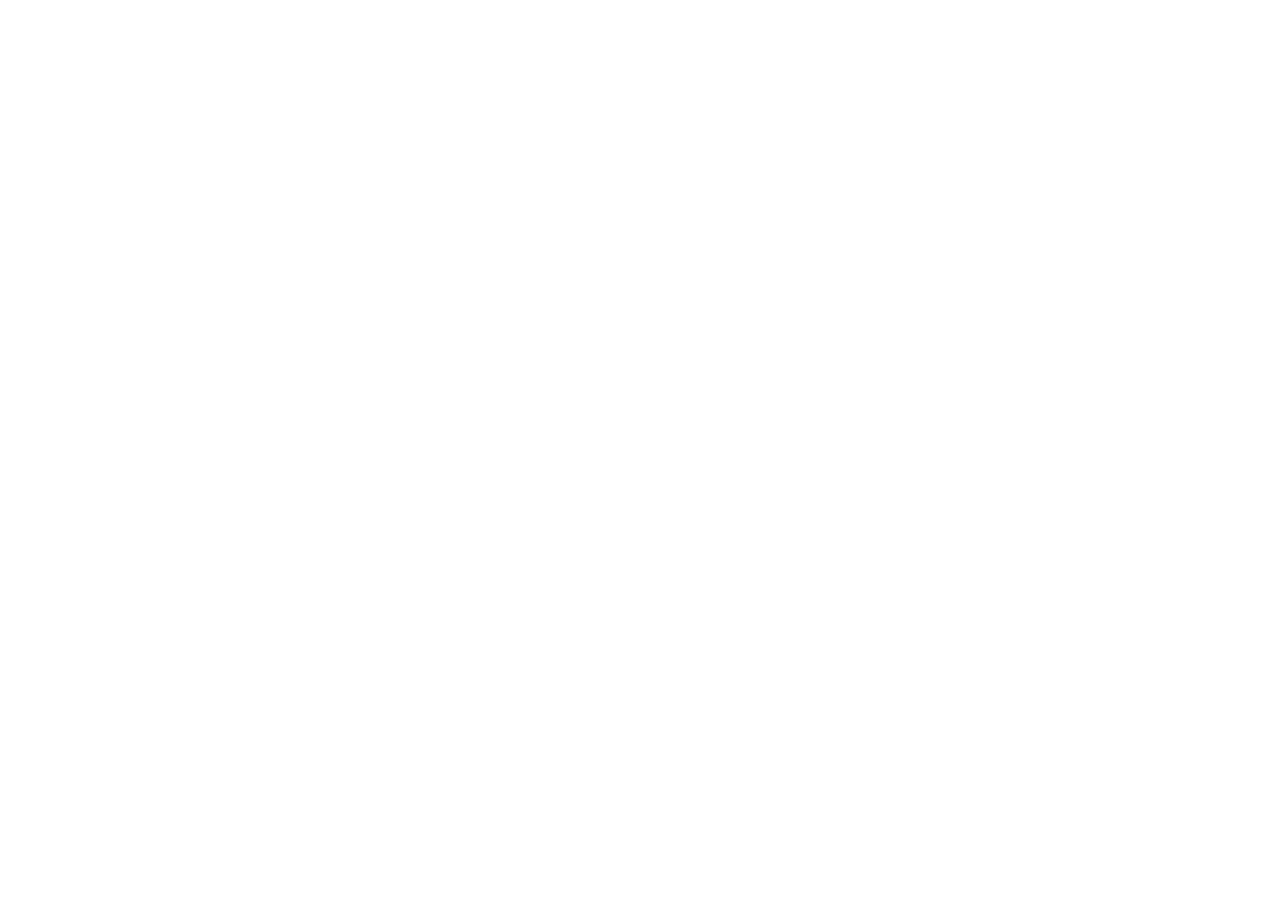
==== index.html @ cc331f80 "init: create basic structure of the project" ====
<!DOCTYPE html>
<html lang="en">
<head>
    <meta charset="UTF-8">
    <meta http-equiv="X-UA-Compatible" content="IE=edge">
    <meta name="viewport" content="width=device-width, initial-scale=1.0">
    <title>SongBird</title>
</head>
<body>
    
</body>
</html>
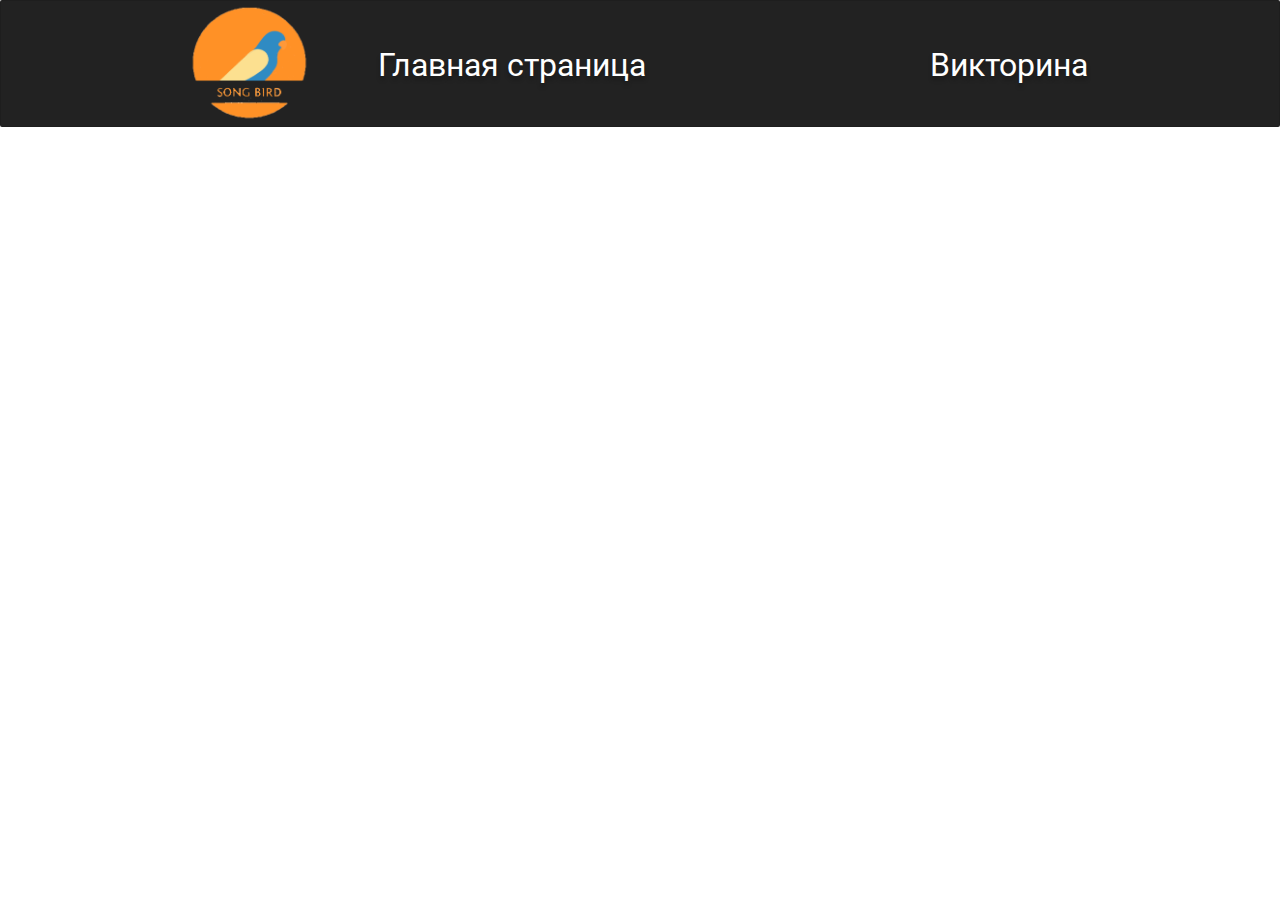
==== commit fccee072: "feat: implement header on the main page" ====
--- a/index.html
+++ b/index.html
@@ -4,9 +4,30 @@
     <meta charset="UTF-8">
     <meta http-equiv="X-UA-Compatible" content="IE=edge">
     <meta name="viewport" content="width=device-width, initial-scale=1.0">
-    <title>SongBird</title>
+    <title>Song Bird</title>
+    <link rel="stylesheet" href="assets/styles/header.css">
+    <link rel="preconnect" href="https://fonts.googleapis.com">
+    <link rel="preconnect" href="https://fonts.gstatic.com" crossorigin>
+    <link href="https://fonts.googleapis.com/css2?family=Roboto&display=swap" rel="stylesheet">
 </head>
 <body>
-    
+    <header class="header">
+        <div class="logo">
+            <img class="logo-img" src="assets/IMG/logo.png" alt="logo">
+        </div>
+        <nav class="nav">
+            <ul class="nav-ul">
+                <li class="nav-ul__li" id="active">Главная страница</li>
+                <li class="nav-ul__li">Викторина</li>
+                <li class="nav-ul__li">Результаты</li>
+            </ul>
+        </nav>
+    </header>
+    <main class="main">
+
+    </main>
+    <footer class="footer">
+
+    </footer>
 </body>
 </html>--- a/assets/styles/header.css
+++ b/assets/styles/header.css
@@ -0,0 +1,60 @@
+*{
+    margin: 0 0 0 0;
+    padding: 0 0 0 0;
+}
+
+.header{
+    display: flex;
+    max-width: 100%;
+    height: 125px;
+    background: #222222;
+    background: #222222;
+    border: 1px solid rgba(0, 0, 0, 0.1);
+    border-radius: 2px;
+}
+
+.logo{
+    width: 142px;
+    height: 125px;
+    margin-left: 173px;
+}
+
+.logo-img{
+    width: 142px;
+    height: 125px;
+}
+
+.nav{
+    display: flex;
+    margin-top: 45px;
+}
+
+.nav-ul{
+    display: flex;
+    list-style: none;
+    margin-left: 56px;
+    gap: 275px;
+}
+
+.nav-ul__li{
+    font-family: 'Roboto';
+    font-style: normal;
+    font-weight: 400;
+    font-size: 32px;
+    line-height: 38px;
+    text-align: center;
+    color: #FFFFFF;
+    text-shadow: 0px 4px 4px rgba(0, 0, 0, 0.25);
+}
+
+.nav-ul__li:first-child{
+    width: 279px;
+}
+
+.nav-ul__li:nth-child(2){
+    width: 165px;
+}
+
+.nav-ul__li:nth-child(3){
+    width: 180px;
+}
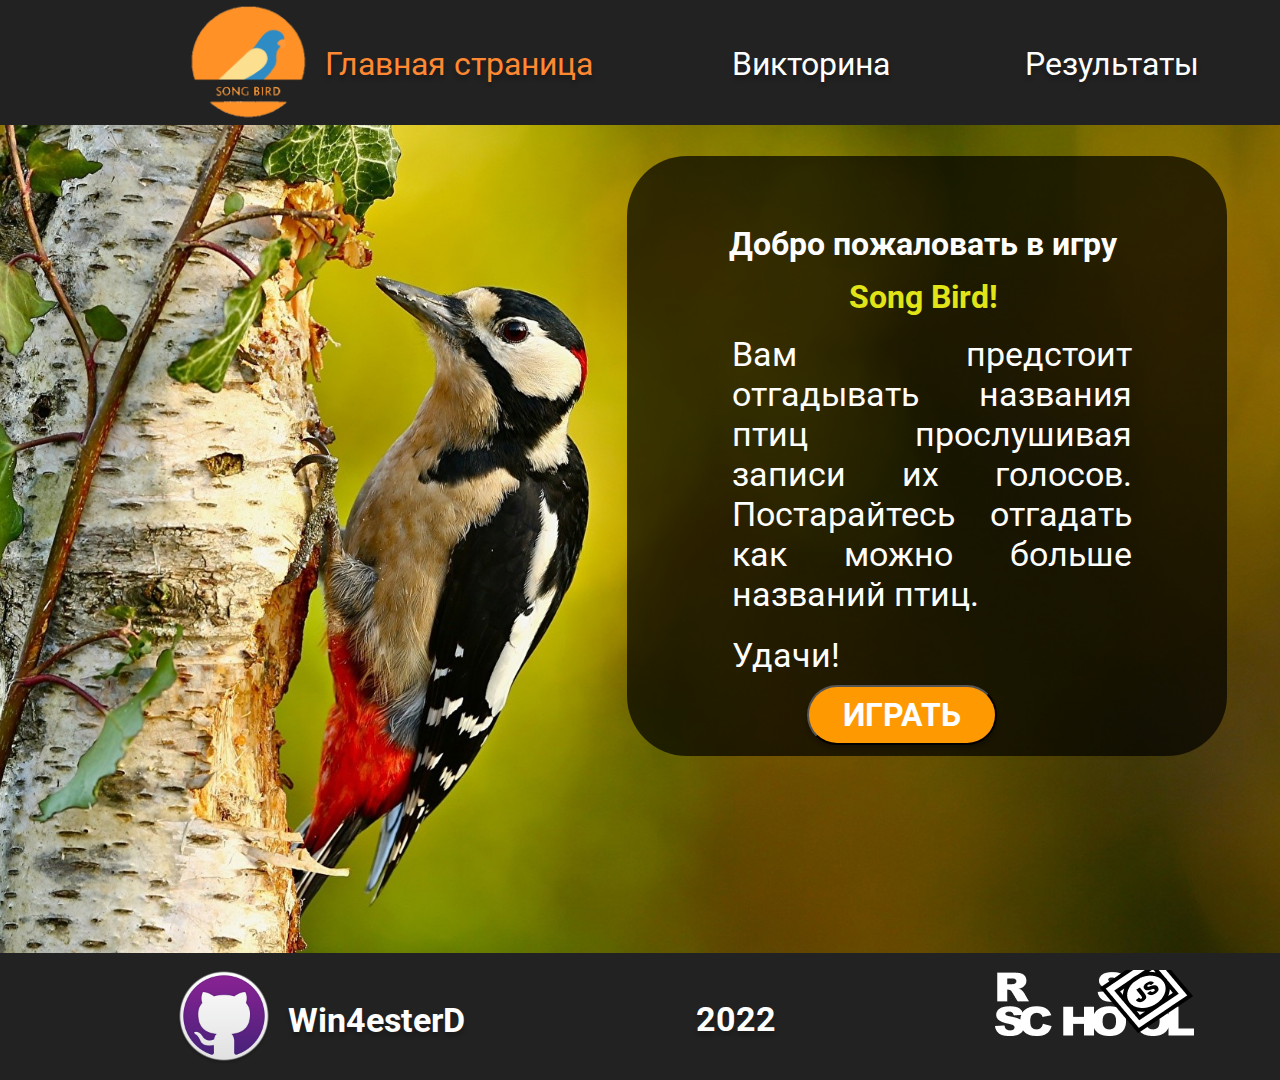
==== commit a081972f: "feat: adapt main page of the application" ====
--- a/index.html
+++ b/index.html
@@ -1,33 +1,51 @@
 <!DOCTYPE html>
-<html lang="en">
+<html lang="ru">
 <head>
     <meta charset="UTF-8">
     <meta http-equiv="X-UA-Compatible" content="IE=edge">
     <meta name="viewport" content="width=device-width, initial-scale=1.0">
     <title>Song Bird</title>
-    <link rel="stylesheet" href="assets/styles/header.css">
     <link rel="preconnect" href="https://fonts.googleapis.com">
     <link rel="preconnect" href="https://fonts.gstatic.com" crossorigin>
     <link href="https://fonts.googleapis.com/css2?family=Roboto&display=swap" rel="stylesheet">
+    <link rel="stylesheet" href="assets/styles/header.css">
+    <link rel="stylesheet" href="assets/styles/main.css">
+    <link rel="stylesheet" href="assets/styles/index.css">
+    <link rel="stylesheet" href="assets/styles/footer.css">
 </head>
 <body>
     <header class="header">
         <div class="logo">
-            <img class="logo-img" src="assets/IMG/logo.png" alt="logo">
+            <a href="index.html"><img class="logo-img" src="assets/IMG/logo.png" alt="logo"></a>
         </div>
         <nav class="nav">
             <ul class="nav-ul">
-                <li class="nav-ul__li" id="active">Главная страница</li>
-                <li class="nav-ul__li">Викторина</li>
-                <li class="nav-ul__li">Результаты</li>
+                <li class="nav-ul__li"><a class="nav-ul__li__a" id="active" href="index.html">Главная страница</a></li>
+                <li class="nav-ul__li"><a class="nav-ul__li__a" href="game.html">Викторина</a></li>
+                <li class="nav-ul__li"><a class="nav-ul__li__a" href="results.html">Результаты</a></li>
             </ul>
         </nav>
+        <img class="burger-menu" src="assets/IMG/burger_menu.png" alt="burger menu">
     </header>
     <main class="main">
-
+        <section class="welcome">
+            <h1 class="welcome__h1">
+                Добро пожаловать в игру <span class="game">Song Bird!</span>
+            </h1>
+            <p class="welcome__p">Вам предстоит отгадывать названия птиц прослушивая записи их голосов. 
+                Постарайтесь отгадать как можно больше названий птиц.</p>
+            <p class="welcome__p goodluck">Удачи!</p>
+            <button class="play-btn">ИГРАТЬ</в>
+        </section>
     </main>
     <footer class="footer">
-
+        <div class="github">
+            <a href="https://github.com/Win4esterD"><img src="assets/IMG/1200px-Github-desktop-logo-symbol.svg.png" alt="github" class="github__img"></a>
+            <a href="https://github.com/Win4esterD" class="github__name">Win4esterD</a>
+        </div>
+        <p class="year">2022</p>
+        <a href="https://rs.school/js/" class="rs-link"><img class="rs-link__img" src="assets/IMG/rs_school_js 1.png" alt="rs-logo"></a>
     </footer>
+    <script src="assets/JS/burger-menu.js"></script>
 </body>
 </html>--- a/assets/styles/header.css
+++ b/assets/styles/header.css
@@ -5,12 +5,12 @@
 
 .header{
     display: flex;
-    max-width: 100%;
     height: 125px;
     background: #222222;
-    background: #222222;
-    border: 1px solid rgba(0, 0, 0, 0.1);
-    border-radius: 2px;
+}
+
+.burger-menu{
+    display:none;
 }
 
 .logo{
@@ -36,7 +36,7 @@
     gap: 275px;
 }
 
-.nav-ul__li{
+.nav-ul__li__a{
     font-family: 'Roboto';
     font-style: normal;
     font-weight: 400;
@@ -45,6 +45,14 @@
     text-align: center;
     color: #FFFFFF;
     text-shadow: 0px 4px 4px rgba(0, 0, 0, 0.25);
+    text-decoration: none;
+    transition: 1s;
+}
+
+.nav-ul__li__a:hover{
+    transform: scale(1.1);
+    cursor: pointer;
+    color: #FF8832;
 }
 
 .nav-ul__li:first-child{
@@ -58,3 +66,110 @@
 .nav-ul__li:nth-child(3){
     width: 180px;
 }
+
+#active{
+    color: #FF8832;
+}
+
+
+@media (max-width: 1545px){
+    .nav-ul{
+        display: flex;
+        margin-left: 10px;
+        gap: 15vw;
+    }
+}
+
+@media (max-width: 1356px){
+    .nav-ul{
+        display: flex;
+        margin-left: 10px;
+        gap: 10vw;
+    }
+}
+
+@media (max-width: 1186px){
+    .logo{
+        margin-left: 10px;
+    }
+}
+
+@media(max-width: 986px){
+    .nav-ul__li:first-child{
+        width: auto;
+    }
+    .nav-ul__li__a{
+        font-size: 26px;
+    }
+}
+
+@media(max-width: 910px){
+    .nav-ul{
+        gap: 9vw;
+    }
+    .nav-ul__li__a{
+        font-size: 22px;
+    }
+
+    .nav-ul__li:nth-child(3) {
+        width: auto;
+    }
+
+    .nav-ul__li:first-child{
+        width: auto;
+    }
+    
+    .nav-ul__li:nth-child(2){
+        width: auto;
+    }
+    
+    .nav-ul__li:nth-child(3){
+        width: auto;
+    }    
+}
+
+@media(max-width: 680px){
+    .logo{
+        margin-top: 20px;
+        width: auto;
+        height: auto;
+    }
+    .logo-img{
+        width: 80px;
+        height: 80px;
+    }
+    .nav-ul{
+        margin-left: 10px;
+        gap: 7vw;
+    }
+}
+
+@media(max-width: 640px){
+    .header{
+        height: 50px;
+    }
+
+    .burger-menu{
+        display:block;
+        position: absolute;
+        width: 50px;
+        height: 30px;
+        right: 10px;
+        top: 10px;
+    }
+
+    .logo{
+        display:none;
+    }
+
+    .nav{
+        margin-top: 0px;
+        margin-left: 20vw;
+        display: none;
+    }
+
+    .nav-ul{
+        gap: 7px;
+        flex-direction: column;
+    }
+}--- a/assets/styles/main.css
+++ b/assets/styles/main.css
@@ -0,0 +1,6 @@
+.main{
+    height: 828px;
+    background-image: url("/../../assets/IMG/bird-background-1920.jpg");
+    background-size: cover;
+    background-position: 50% 49%;
+}--- a/assets/styles/index.css
+++ b/assets/styles/index.css
@@ -0,0 +1,274 @@
+.welcome{
+    position: relative;
+    width: 737px;
+    height: 768px;
+    background: rgba(0, 0, 0, 0.7);
+    border-radius: 60px;
+    left: 998px;
+    top: 31px;
+}
+
+.welcome__h1{
+    width: 594px;
+    height: 116px;
+    font-family: 'Roboto';
+    font-style: normal;
+    font-weight: 700;
+    font-size: 45px;
+    line-height: 53px;
+    text-align: center;
+    color: #FFFFFF;
+    padding: 62px 0 0 57px;
+}
+
+.game{
+    color: rgba(225, 229, 23, 1);
+}
+
+.welcome__p{
+    margin-left: 105px;
+    width: 546px;
+    height: 301px;
+    font-family: 'Roboto';
+    font-style: normal;
+    font-weight: 400;
+    font-size: 34px;
+    line-height: 40px;
+    text-align: justify;
+    color: #FFFFFF;
+}
+
+.play-btn{
+    position: relative;
+    width: 394px;
+    height: 103px;
+    background: #FF9901;
+    box-shadow: 0px 4px 4px rgba(0, 0, 0, 0.25);
+    border-radius: 60px;
+    font-family: 'Roboto';
+    font-style: normal;
+    font-weight: 700;
+    font-size: 45px;
+    line-height: 53px;
+    text-align: center;
+    color: #FFFFFF;
+    bottom: 200px;
+    left: 180px
+}
+
+.play-btn:hover{
+    cursor: pointer;
+    background: rgb(14, 228, 14);
+}
+
+.play-btn:active{
+    background: rgb(230, 227, 9);
+}
+
+@media(max-width: 1741px){
+    .welcome{
+        left: 49vw;
+    }
+}
+
+@media(max-width: 1453px){
+    .welcome{
+        width: 600px;
+        height: 600px;
+    }
+
+    .welcome__h1{
+        width: 400px;
+        height: 116px;
+        font-size: 2em;
+        padding: 62px 0 0 96px;
+    }
+
+    .welcome__p{
+        margin-left: 105px;
+        width: 400px;
+        height: 301px;
+        font-family: 'Roboto';
+        font-style: normal;
+        font-weight: 400;
+        font-size: 34px;
+        line-height: 40px;
+        text-align: justify;
+        color: #FFFFFF;
+    }
+
+    .play-btn{
+        position: relative;
+        width: 190px;
+        height: 60px;
+        bottom: 251px;
+        font-size: 32px;
+    }
+}
+
+@media (max-width: 1186px){
+    .welcome{
+        width: 460px;
+    }
+
+    .welcome__h1{
+        padding: 62px 0 0 17px;
+    }
+
+    .welcome__p{
+        margin-left: 20px;
+    }
+
+    .play-btn{
+        left: 125px;
+    }
+}
+
+@media(max-width: 986px){
+    .welcome__h1{
+        padding: 62px 0 0 17px;
+        font-size: 26px;
+        width: 379px;
+    }
+
+    .welcome__p{
+        width: 350px;
+        font-size: 26px;
+        margin-left: 45px;
+    }
+
+    .goodluck{
+        margin-top: -40px;
+    }
+}
+
+@media(max-width: 910px){
+    .welcome{
+        width: 410px;
+    }
+
+    .welcome__p{
+        margin-left: 30px;
+    }
+}
+
+@media(max-width:810px){
+    .welcome{
+        left: 353px;
+    }
+}
+
+@media(max-width: 764px){
+    .welcome{
+        left: 330px;
+    }
+}
+
+@media(max-width: 744px){
+    .welcome{
+        width: 350px;
+    }
+    .welcome__h1{
+        font-size: 22px;
+        width: 320px;
+        line-height: 40px;
+    }
+
+    .welcome__p {
+        font-size: 22px;
+        width: 297px;
+        margin-left: 20px;
+    }
+}
+
+@media(max-width: 680px){
+    .welcome{
+        left: 287px;
+    }
+}
+
+@media(max-width: 640px){
+    .welcome{
+        left: 267px;
+    }
+}
+
+@media(max-width: 640px){
+    .welcome{
+        left: 254px;
+    }
+}
+
+@media(max-width: 606px){
+    .welcome{
+        left: 246px;
+    }
+}
+
+@media(max-width: 597px){
+    .welcome{
+        width: 215px;
+    }
+
+    .welcome__h1{
+        font-size: 16px;
+        width: 195px;
+        padding: 50px 0 0 1px;
+    }
+
+    .welcome__p{
+        font-size: 16px;
+        width: 175px;
+        line-height: 30px;
+    }
+
+    .play-btn{
+        left: 12px;
+        font-size: 22px;
+        width: 110px;
+        height: 55px;
+    }
+} 
+
+@media(max-width: 462px){
+    .welcome{
+        width: 230px;
+        left: 39vw;
+    }
+
+    .play-btn{
+        left: 60px;
+    }
+}
+
+@media(max-width: 379px){
+    .welcome{
+        width: 300px;
+        left: 7vw;
+        background:rgba(0, 0, 0, 0.9);
+    }
+
+    .welcome__h1{
+        margin-left: 63px;
+        font-size: 18px;
+    }
+
+    .welcome__p{
+        margin-left: 60px;
+        font-size: 18px;
+    }
+
+    .goodluck{
+        padding-top: 20px;
+    }
+
+    .play-btn{
+        left: 93px;
+    }
+}
+
+@media(max-width: 324px){
+    .welcome{
+        left: 3vw;
+    }
+}--- a/assets/styles/footer.css
+++ b/assets/styles/footer.css
@@ -0,0 +1,157 @@
+.footer{
+    display: flex;
+    height: 127px;
+    background: #222222;
+}
+
+.github{
+    display: flex;
+    padding-top: 13px;
+    margin-left: 174px;
+}
+
+.github__img{
+    transition: 1s ease-in-out;
+    width: 100px;
+    height: 100px;
+}
+
+
+.github__name{
+    width: 204px;
+    height: 61px;
+    font-family: 'Roboto';
+    font-style: normal;
+    font-weight: 700;
+    font-size: 34px;
+    line-height: 40px;
+    text-align: center;
+    color: #FFFFFF;
+    text-shadow: 0px 4px 4px rgba(0, 0, 0, 0.25);
+    padding-top: 34px;
+    text-decoration: none;
+    transition: 1s all;
+}
+
+.github__img:hover{
+    transform: scale(1.1);
+}
+
+.github__name:hover{
+    color: #FF9901;
+    transform: scale(1.1);
+}
+
+.github__name:hover ~ .github__img{
+    transform: scale(1.1);
+}
+
+.year{
+    width: 107px;
+    height: 43px;
+    font-family: 'Roboto';
+    font-style: normal;
+    font-weight: 700;
+    font-size: 34px;
+    line-height: 40px;
+    text-align: center;
+    color: #FFFFFF;
+    text-shadow: 0px 4px 4px rgba(0, 0, 0, 0.25);
+    padding: 46px 371px 0 320px;
+}
+
+.rs-link{
+    z-index: 2;
+    width: 199px;
+    height: 66px;
+    color: white;
+    padding-top: 17px;
+}
+
+.rs-link__img{
+    transition: 1s all;
+}
+
+.rs-link__img:hover{
+    transform: scale(1.1);
+}
+
+@media(max-width: 1774px){
+    .year{
+        padding: 46px 20vw 0 20vw;
+    }
+}
+
+@media (max-width: 1356px){
+    .year{
+        padding: 46px 16vw 0 16vw;
+    }
+}
+
+@media (max-width: 1186px){
+    .github{
+        margin-left: 10px;
+    }
+}
+
+@media(max-width: 986px){
+    .year,
+    .github__name{
+        font-size: 26px;
+    }
+
+    .rs-link__img{
+        width: 150px;
+        margin-top: 10px;
+    }
+}
+
+@media(max-width: 910px){
+    .year{
+        padding: 46px 11vw 0 11vw;
+    }
+}
+
+@media(max-width: 680px){
+    .year{
+        padding: 46px 5vw 0 5vw;
+    }
+}
+
+@media(max-width: 640px){
+    .footer{
+        flex-direction: column;
+        height: auto;
+    }
+
+    .github{
+        margin-left: 25vw;
+        gap: 0px;
+    }
+
+    .github__img{
+        width: 80px;
+        height: 80px;
+    }
+
+    .github__name{
+        width: auto;
+    }
+
+
+    .year{
+        padding: 0px 0vw 0 37vw;
+    }
+
+    .rs-link{
+        margin-left: 36vw;
+        padding-bottom: 20px;
+    }
+}
+
+/* @media(max-width: 580px){
+    .footer{
+        flex-direction: column;
+        height: auto;
+    }
+} */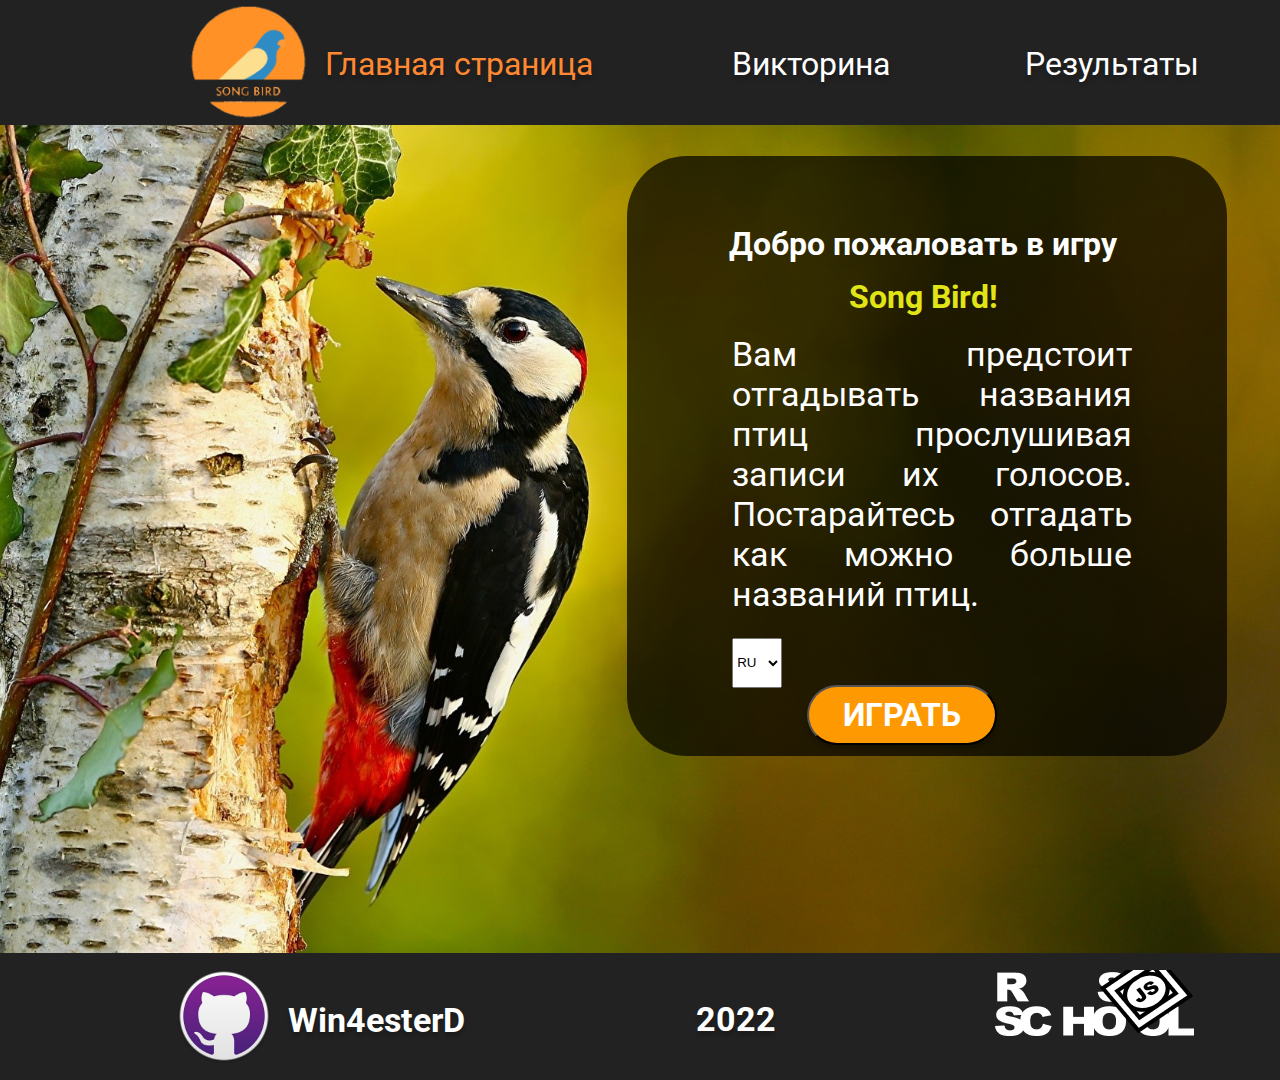
==== commit 221a42c5: "refactor: change project structure for better deployment" ====
--- a/index.html
+++ b/index.html
@@ -11,7 +11,10 @@
     <link rel="stylesheet" href="assets/styles/header.css">
     <link rel="stylesheet" href="assets/styles/main.css">
     <link rel="stylesheet" href="assets/styles/index.css">
+    <link rel="stylesheet" href="assets/styles/game.css">
     <link rel="stylesheet" href="assets/styles/footer.css">
+    <link rel="stylesheet" href="assets/styles/player.css">
+    <link rel="stylesheet" href="assets/styles/player2.css">
 </head>
 <body>
     <header class="header">
@@ -20,9 +23,9 @@
         </div>
         <nav class="nav">
             <ul class="nav-ul">
-                <li class="nav-ul__li"><a class="nav-ul__li__a" id="active" href="index.html">Главная страница</a></li>
-                <li class="nav-ul__li"><a class="nav-ul__li__a" href="game.html">Викторина</a></li>
-                <li class="nav-ul__li"><a class="nav-ul__li__a" href="results.html">Результаты</a></li>
+                <li class="nav-ul__li"><a class="nav-ul__li__a" id="active" href="#">Главная страница</a></li>
+                <li class="nav-ul__li"><a class="nav-ul__li__a" href="#">Викторина</a></li>
+                <li class="nav-ul__li"><a class="nav-ul__li__a" href="#">Результаты</a></li>
             </ul>
         </nav>
         <img class="burger-menu" src="assets/IMG/burger_menu.png" alt="burger menu">
@@ -30,12 +33,109 @@
     <main class="main">
         <section class="welcome">
             <h1 class="welcome__h1">
-                Добро пожаловать в игру <span class="game">Song Bird!</span>
+                Добро пожаловать в игру <span class="game-name">Song Bird!</span>
             </h1>
             <p class="welcome__p">Вам предстоит отгадывать названия птиц прослушивая записи их голосов. 
-                Постарайтесь отгадать как можно больше названий птиц.</p>
-            <p class="welcome__p goodluck">Удачи!</p>
+                Постарайтесь отгадать как можно больше названий птиц.
+            </p>
+            <p class="welcome__p goodluck">
+                <select name="language" id="language">
+                    <option value=RU>RU</option>
+                    <option value=EN>EN</option>
+                </select>
+            </p>
             <button class="play-btn">ИГРАТЬ</в>
+        </section>
+
+        <section class="game">
+            <nav class="menu">
+                <div class="menu__div" id="tab-now"><p class="menu__p">Разминка</p></div>
+                <div class="menu__div"><p class="menu__p">Воробьиные</p></div>
+                <div class="menu__div"><p class="menu__p">Лесные птицы</p></div>
+                <div class="menu__div"><p class="menu__p">Певчие птицы</p></div>
+                <div class="menu__div"><p class="menu__p">Хищные птицы</p></div>
+                <div class="menu__div"><p class="menu__p">Морские птицы</p></div>
+            </nav>
+            <p class="points">Очков: 0</p>
+            <div class="playside">
+                <div class="bird-pic">
+                    <img class="bird-pic__img" src="assets/IMG/bird_06a46938.jpg" alt="unknown bird">
+                </div>
+                <div class="player-block">
+                    <p class="player-block__p">******</p>
+                    <hr class="player-block__hr">
+                    <div class="audio-container">
+                        <div class="playback-button">
+                            <img class="playback-button__img" src="assets/IMG/play.png" alt="play button">
+                        </div>
+                        <input type="range" class="timeline-2" min="0" value="0" step="1">
+                        <div class="time-info">
+                            <p class = time-now><span class="cur-mins">00</span>:<span class="cur-secs">00</span></p>
+                            <p class="duration-time"><span class="dur-min">00</span>:<span class="dur-sec">00</span></p>
+                        </div>
+                        <input type="range" class="volume" value="1" min="0" max="1" step="0.1">
+                    </div>
+                </div>
+            </div>
+            
+            <div class="wrapper">
+                <div class="wrapper__div options">
+                    <div class="options-wrapper">
+                        <div class="option"><p class="option__p">Ворон</p></div>
+                        <div class="option"><p class="option__p">Журавль</p></div>
+                        <div class="option"><p class="option__p">Ласточка</p></div>
+                        <div class="option"><p class="option__p">Козодой</p></div>
+                        <div class="option"><p class="option__p">Кукушка</p></div>
+                        <div class="option"><p class="option__p">Синица</p></div>
+                    </div>
+                </div>
+                <div class="wrapper__div description-block">
+                    <p class="wrapper__p">Послушайте плеер, выберите птицу из списка</p>
+                    <div class="next-lvl blocker">
+                        <p class="next-lvl__p">Следующий уровень</p>
+                    </div>
+                    <div id="next-lvl" class="next-lvl">
+                        <p class="next-lvl__p">Следующий уровень</p>
+                    </div>
+                    <div class="answer-block">
+                        <div class="answer-block__header">
+                            <img class="answer-block__img" src="https://live.staticflickr.com//65535//49298804222_474cfe8682.jpg" alt="Raven">
+                            <div class="answer-block__basic-descr">
+                                <p class="bird-name">Ворон</p>
+                                <hr>
+                                <p class="species">Corvus corax</p>
+                                <hr>
+                                <!-- <audio controls class="answer-block__player">
+                                    <source class="player2-source" src="https://www.xeno-canto.org/sounds/uploaded/XIQVMQVUPP/XC518684-Grands%20corbeaux%2009012020%20Suzon.mp3" type="audio/mp3">
+                                </audio> -->
+                                <div class="answer-block__player">
+                                    <div class="player-and-timeline">
+                                        <div class="player2-btn">
+                                            <img class="player2-img" src="assets/IMG/play.png" alt="play button">
+                                        </div>
+                                        <div><input type="range" class="player2__timeline" min="0" value="0" step="1"></div>
+                                    </div>
+                                    <div class="player2-timers">
+                                        <p class="player2-current"><span class="p2-cur-min">00</span>:<span class="p2-cur-sec">00</span></p>
+                                        <p class="player2-duration"><span class="p2-dur-min">00</span>:<span class="p2-dur-sec">00</span></p>
+                                    </div>
+                                    <input type="range" class="player2__volume" value="1" min="0" max="1" step="0.1">
+                                </div>
+                            </div>
+                        </div>
+                        <p class="answer-block__descr">
+                            Ворон – крупная птица. Длина тела достигает 70 сантиметров, размах крыльев – до полутора метров. Вороны населяют окрестности Тауэра. В Англии бытует поверье, что в день, когда черные вороны улетят от Тауэра, монархия рухнет.
+                        </p>
+                    </div>
+                </div>
+            </div>
+            <div class="victory-screen">
+                <p class="victory-screen__p"></p>
+                <div class="final-buttons">
+                    <button class="restart-btn">ИГРАТЬ СНОВА</button>
+                    <button class="restart-btn"><a class="galary-link" href="galary.html">В ГАЛЕРЕЮ</a></button>
+                </div>
+            </div>
         </section>
     </main>
     <footer class="footer">
@@ -47,5 +147,9 @@
         <a href="https://rs.school/js/" class="rs-link"><img class="rs-link__img" src="assets/IMG/rs_school_js 1.png" alt="rs-logo"></a>
     </footer>
     <script src="assets/JS/burger-menu.js"></script>
+    <script src="assets/JS/birds.js"></script>
+    <script src="assets/JS/multiLang.js"></script>
+    <script src="assets/JS/player2.js"></script>
+    <script src="assets/JS/game.js"></script>
 </body>
-</html>+</html>
--- a/assets/styles/header.css
+++ b/assets/styles/header.css
@@ -47,6 +47,7 @@
     text-shadow: 0px 4px 4px rgba(0, 0, 0, 0.25);
     text-decoration: none;
     transition: 1s;
+    cursor: pointer;
 }
 
 .nav-ul__li__a:hover{
@@ -146,14 +147,14 @@
 
 @media(max-width: 640px){
     .header{
-        height: 50px;
+        height: 34px;
     }
 
     .burger-menu{
         display:block;
         position: absolute;
-        width: 50px;
-        height: 30px;
+        width: 18px;
+        height: 10px;
         right: 10px;
         top: 10px;
     }
@@ -172,4 +173,23 @@
         gap: 7px;
         flex-direction: column;
     }
-}+}
+
+@media (max-width: 497px){
+    .nav{
+        margin-left: 13vw;
+    }
+}
+
+@media (max-width: 392px){
+    .nav{
+        margin-left: 8vw;
+    }
+}
+
+@media (max-width: 357px){
+    .nav{
+        margin-left: 1vw;
+    }
+}
+
--- a/assets/styles/main.css
+++ b/assets/styles/main.css
@@ -1,6 +1,6 @@
 .main{
     height: 828px;
-    background-image: url("/../../assets/IMG/bird-background-1920.jpg");
+    background-image: url("../../assets/IMG/bird-background-1920.jpg");
     background-size: cover;
     background-position: 50% 49%;
-}+}
--- a/assets/styles/index.css
+++ b/assets/styles/index.css
@@ -1,4 +1,5 @@
 .welcome{
+    display: block;
     position: relative;
     width: 737px;
     height: 768px;
@@ -21,7 +22,7 @@
     padding: 62px 0 0 57px;
 }
 
-.game{
+.game-name{
     color: rgba(225, 229, 23, 1);
 }
 
@@ -36,6 +37,26 @@
     line-height: 40px;
     text-align: justify;
     color: #FFFFFF;
+}
+
+/* .lang{
+    display: flex;
+    margin-left: 102px;
+}
+
+.game-language{
+    font-family: 'Roboto';
+    font-style: normal;
+    font-weight: 400;
+    font-size: 34px;
+    line-height: 40px;
+    text-align: justify;
+    color: #FFFFFF;
+} */
+
+#language{
+    width: 50px;
+    height: 50px;
 }
 
 .play-btn{
@@ -166,109 +187,70 @@
 
 @media(max-width: 744px){
     .welcome{
-        width: 350px;
-    }
-    .welcome__h1{
-        font-size: 22px;
-        width: 320px;
-        line-height: 40px;
+        width: 100%;
+        left: 0px;
+        background:#231E1E;
+    }
+    .welcome__h1{
+        margin-left: 20vw;
+        padding-top: 15px;
     }
 
     .welcome__p {
-        font-size: 22px;
-        width: 297px;
-        margin-left: 20px;
-    }
-}
-
-@media(max-width: 680px){
-    .welcome{
-        left: 287px;
-    }
-}
-
-@media(max-width: 640px){
-    .welcome{
-        left: 267px;
-    }
-}
-
-@media(max-width: 640px){
-    .welcome{
-        left: 254px;
-    }
-}
-
-@media(max-width: 606px){
-    .welcome{
-        left: 246px;
-    }
-}
-
-@media(max-width: 597px){
-    .welcome{
-        width: 215px;
-    }
-
-    .welcome__h1{
-        font-size: 16px;
-        width: 195px;
-        padding: 50px 0 0 1px;
-    }
-
-    .welcome__p{
-        font-size: 16px;
-        width: 175px;
-        line-height: 30px;
-    }
-
-    .play-btn{
-        left: 12px;
-        font-size: 22px;
-        width: 110px;
-        height: 55px;
-    }
-} 
-
-@media(max-width: 462px){
-    .welcome{
-        width: 230px;
-        left: 39vw;
-    }
-
-    .play-btn{
-        left: 60px;
-    }
-}
-
-@media(max-width: 379px){
-    .welcome{
-        width: 300px;
-        left: 7vw;
-        background:rgba(0, 0, 0, 0.9);
-    }
-
-    .welcome__h1{
-        margin-left: 63px;
-        font-size: 18px;
-    }
-
-    .welcome__p{
-        margin-left: 60px;
-        font-size: 18px;
-    }
-
-    .goodluck{
-        padding-top: 20px;
-    }
-
-    .play-btn{
-        left: 93px;
-    }
-}
-
-@media(max-width: 324px){
-    .welcome{
-        left: 3vw;
+        margin-left: 20vw;
+    }
+
+    .play-btn{
+        margin-left: 20vw;
+    }
+}
+
+@media(max-width: 497px){
+    .welcome__h1{
+        width: 314px;
+        margin-left: 10vw;
+    }
+
+    .welcome__p{
+        margin-left: 10vw;
+    }
+
+    .play-btn{
+        margin-left: 8vw;
+    }
+
+}
+
+
+@media (max-width: 392px){
+    .welcome__h1{
+        margin-left: 1vw;
+    }
+
+    .welcome__p{
+        margin-left: 1vw;
+    }
+
+    .play-btn{
+        margin-left: 0px;
+        left: 23vw;
+    }
+}
+
+@media (max-width: 357px){
+    .welcome__h1{
+        margin-left: 0vw;
+    }
+
+    .welcome__p{
+        margin-left: 0vw;
+        width: auto;
+    }
+
+}
+
+@media (max-width: 331px){
+    .welcome__h1{
+        width: auto;
     }
 }--- a/assets/styles/game.css
+++ b/assets/styles/game.css
@@ -0,0 +1,941 @@
+.game{
+    display: none;
+    position: relative;
+    width: 1276px;
+    height: 765px;
+    background: #231E1E;
+    border-radius: 23px;
+    top: 23px;
+    left: 306px;
+}
+
+
+
+.victory-screen{
+    display: none;
+    opacity: 0;
+    position: absolute;
+    width: auto;
+    left: 10vw;
+    top: 10vw;
+    transition: ease-in-out 1s;
+}
+
+.victory-screen__p{
+    font-family: 'Roboto';
+    font-style: normal;
+    font-weight: 400;
+    font-size: 26px;
+    line-height: 33px;
+    text-align: center;
+    color: #FFFFFF;
+
+}
+
+.restart-btn{
+    width: 186px;
+    height: 50px;
+    background: #FF9901;
+    box-shadow: 0px 4px 4px rgba(0, 0, 0, 0.25);
+    border-radius: 60px;
+    font-family: 'Roboto';
+    font-style: normal;
+    font-weight: 700;
+    font-size: 22px;
+    line-height: 20px;
+    text-align: center;
+    color: #FFFFFF;
+    margin-top: 20px;
+    margin-left: 20vw;
+}
+
+.restart-btn:hover{
+    cursor: pointer;
+    background: rgb(14, 228, 14);
+}
+
+.restart-btn:active{
+    background: rgb(230, 227, 9);
+}
+
+.final-buttons{
+    display: flex;
+    flex-direction: column;
+}
+
+.galary-link{
+    text-decoration: none;
+    color: #FFFFFF;
+}
+
+.menu{
+    display: flex;
+    gap: 15px;
+    padding-top: 27px;
+    transition: ease-in-out 1s;
+    
+}
+
+.menu__div{
+    width: 200px;
+    height: 40px;
+    background: #1EC069;
+    border-radius: 5px;
+}
+
+.menu__div:hover{
+    cursor: pointer;
+}
+
+#tab-now{
+    background: #FF8832;
+}
+
+#tab-now:hover{
+    cursor: unset;
+}
+
+.menu__p{
+    font-family: 'Roboto';
+    font-style: normal;
+    font-weight: 400;
+    font-size: 26px;
+    line-height: 33px;
+    text-align: center;
+    color: #FFFFFF;
+}
+
+.playside{
+    display: flex;
+    width: 1135px;
+    height: 232px;
+    background: #302828;
+    border-radius: 9px;
+    margin-top: 26px;
+    margin-left: 77px;
+    transition: ease-in-out 1s;
+}
+
+.bird-pic__img{
+    width: 300px;
+    height: 232px;
+    border-radius: 30px;
+}
+
+.player-block{
+    margin-left: 43px;
+}
+
+.player-block__p{
+    padding-top: 10px;
+    width: 125px;
+    height: 36px;
+    font-family: 'Roboto';
+    font-style: normal;
+    font-weight: 400;
+    font-size: 42px;
+    line-height: 49px;
+    text-align: center;
+    color: #FFFFFF;
+}
+
+.player-block__hr{
+    width: 696.43px;
+    height: 0px;
+    border: 2px solid #837C7C;
+}
+
+.player{
+    margin-top: 91px;
+    width: 696.43px;
+    color: black;
+}
+
+.points{
+    height: 30px;
+    font-family: 'Roboto';
+    font-style: normal;
+    font-weight: 400;
+    font-size: 26px;
+    line-height: 30px;
+    text-align: center;
+    color: #FFFFFF;
+    margin: 14px 0 0 300px;
+    transition: ease-in-out 1s;
+}
+
+.wrapper{
+    display:flex;
+    margin: 15px 0 0 72px;
+    gap: 132px;
+    transition: ease-in-out 1s;
+}
+
+.wrapper__div{
+    width: 504px;
+    height: 359px;
+    background: #302828;
+    border-radius: 26px;
+}
+
+.options-wrapper{
+    display: flex;
+    flex-direction: column;
+    margin: 16px 0 0 38px;
+    gap: 11px;
+}
+
+.option{
+    width: 430px;
+    height: 40px;
+    background: #473A3A;
+    border: 3px solid #000000;
+    border-radius: 8px;
+}
+
+.option:hover{
+    cursor: pointer;
+    background: #594343;
+}
+
+.option:active{
+    background: #FF8832;
+}
+
+.option__p{
+    font-family: 'Roboto';
+    font-style: normal;
+    font-weight: 400;
+    font-size: 26px;
+    line-height: 30px;
+    text-align: center;
+    color: #FFFFFF;
+    padding-top: 4px;
+}
+
+/* Это блок с описанием птицы, когда не выбрана */
+.wrapper__p{
+    width: 329px;
+    height: 60px;
+    font-family: 'Roboto';
+    font-style: normal;
+    font-weight: 400;
+    font-size: 26px;
+    line-height: 30px;
+    text-align: center;
+    color: #FFFFFF;
+    margin: 26px 0 0 97px;
+    display: block;
+}
+
+/* Это блок с описанием птицы, птица выбрана */
+.answer-block{
+    display: none;
+}
+
+.answer-block__img{
+    width: 200px;
+    height: 150px;
+    border-radius: 10px;;
+}
+
+.answer-block__header{
+    display: flex;
+}
+
+.bird-name{
+    font-family: 'Roboto';
+    font-style: normal;
+    font-weight: 400;
+    font-size: 26px;
+    line-height: 30px;
+    text-align: center;
+    color: #FFFFFF;
+    padding-bottom: 10px;
+}
+
+.species{
+    font-family: 'Roboto';
+    font-style: normal;
+    font-weight: 400;
+    font-size: 16px;
+    line-height: 30px;
+    text-align: center;
+    color: #FFFFFF;
+    padding-bottom: 10px;
+}
+
+.answer-block__player{
+    margin-top: 12px;
+}
+
+.answer-block__descr{
+    padding: 15px 10px 10px 10px;
+    font-family: 'Roboto';
+    font-style: normal;
+    font-weight: 400;
+    font-size: 16px;
+    line-height: 30px;
+    text-align: justify;
+    color: #FFFFFF;
+}
+
+.next-lvl{
+    position: absolute;
+    width: 387px;
+    height: 40px;
+    background: #1EC069;
+    border-radius: 7px;
+    bottom: 28px;
+    margin-left: 74px;
+}
+
+.blocker{
+    z-index: 1;
+    background: grey;
+}
+
+#next-lvl:hover{
+    cursor: pointer;
+    background: #16db72;
+}
+
+#next-lvl:active{
+    background: #FF8832;
+}
+
+.next-lvl__p{
+    font-family: 'Roboto';
+    font-style: normal;
+    font-weight: 400;
+    font-size: 28px;
+    line-height: 33px;
+    text-align: center;
+    color: #FFFFFF;
+}
+
+@media (max-width: 1919px){
+    .game{
+        left: 15vw;
+    }
+}
+
+@media (max-width: 1501px){
+    .game{
+        left: 10vw;
+    }
+}
+
+@media (max-width: 1419px){
+    .game{
+        left: 5vw;
+    }
+}
+
+@media (max-width: 1366px){
+    .game{
+        left: 3vw;
+    }
+}
+
+@media (max-width: 1315px){
+    .game{
+        left: 1vw;
+    }
+}
+
+@media (max-width: 1290px){
+    .game{
+        left: 0vw;
+    }
+}
+
+@media (max-width: 1277px){
+
+    .menu__div{
+        width: 189px;
+    }
+
+    .menu__p{
+        font-size: 22px;
+    }
+
+    .game{
+        width: 1195px;
+    }
+
+    .playside{
+        margin-left: 20px;
+    }
+
+    .wrapper{
+        margin-left: 20px;
+    }
+}
+
+@media (max-width: 1195px){
+    .game{
+        width: 1160px;
+    }
+
+    .playside{
+        margin-left: 6px;
+    }
+
+    .menu__div{
+        width: 164px;
+        margin-left: 15px;
+    }
+
+    .wrapper{
+        gap: 110px;
+    }
+    
+}
+
+@media (max-width: 1161px){
+    .game{
+        width: 1066px;
+        left: 3vw;
+    }
+
+    .playside{
+        width: 1052px;
+    }
+
+    .menu__div{
+        width: 148px;
+    }
+
+    .menu__p{
+        font-size: 18px;
+    }
+
+    .points{
+        margin-left: 555px;
+    }
+
+    .wrapper{
+        margin-left: 6px;
+        gap: 29px;
+    }
+}
+
+@media(max-width: 1100px){
+    .game{
+        left: 1vw;
+    }
+}
+
+@media(max-width: 1100px){
+    .game{
+        left: 0vw;
+    }
+}
+
+@media(max-width: 1066px){
+    .game{
+        width: 1020px;
+        left: 0vw;
+    }
+    .bird-pic__img {
+        width: 250px;
+        height: 200px;
+        border-radius: 30px;
+    }
+
+    .playside {
+        width: 996px;
+    }
+
+    .menu{
+        gap: 4px;
+    }
+
+    .options{
+        width: 460px;
+    }
+
+    .option{
+        width: 360px;
+    }
+}
+
+@media(max-width: 1020px){
+    .bird-pic__img {
+        width: 200px;
+        height: 200px;
+        border-radius: 30px;
+    }
+
+    .player-block{
+        margin-left: 10px;
+    }
+
+    .playside{
+        width: 922px;
+    }
+
+    .option {
+        width: 290px;
+    }
+
+    .options {
+        width: 390px;
+    }
+
+    .menu {
+        gap: 0px;
+    }
+
+    .menu__div {
+        width: 139px;
+    }
+
+    .game{
+        width: 938px;
+    }
+}
+
+@media (max-width: 940px){
+    .player{
+        width: 540.43px;
+    }
+
+    .player-block__hr {
+        width: 530px;
+        height: 0px;
+        border: 2px solid #837C7C;
+    }
+
+    .options {
+        width: 324px;
+    }
+
+    .options-wrapper {
+        margin: 14px 0 0 9px;
+    }
+
+    .playside {
+        width: 850px;
+    }
+
+    .menu__div {
+        width: 127px;
+    }
+
+    .menu__p{
+        font-size: 16px;
+    }
+
+    .game {
+        width: 864px;
+    }
+
+}
+
+@media (max-width: 864px){
+    .menu__div {
+        margin-left: 5px;
+        width: 121px;
+    }
+
+    .playside {
+        width: 753px;
+    }
+
+    .next-lvl{
+        width: 238px;
+        height: 34px;
+    }
+
+    .next-lvl__p {
+        font-size: 22px;
+    }
+
+    .answer-block__player {
+        width: 50px;
+    }
+
+    .answer-block__player {
+        width: 250px;
+    }
+
+    .answer-block__img {
+        width: 150px;
+        height: 150px;
+        border-radius: 10px;
+    }
+
+    .description-block{
+        width: 400px;
+    }
+    
+    .next-lvl {
+        width: 230px;
+        height: 29px;
+    }
+
+    .game {
+        width: 768px;
+    }
+
+    .wrapper__p{
+        margin-left: 20px;
+    }
+
+    .answer-block__descr{
+        font-size: 14px;
+    }
+}
+
+@media (max-width: 800px){
+    .game{
+        margin-left: 2vw;
+    }
+}
+
+@media (max-width: 784px){
+    .game{
+        margin-left: 1vw;
+    }
+}
+
+@media (max-width: 776px){
+    .game{
+        margin-left: 0vw;
+    }
+}
+
+@media (max-width: 768px){
+    .player-block {
+        margin-left: 4px;
+    }
+
+    .option {
+        width: 168px;
+    }
+
+    .options {
+        width: 200px;
+    }
+
+    .points {
+        margin-left: 384px;
+    }
+
+    .player {
+        width: 429.43px;
+    }
+
+    .player-block__hr {
+        width: 418px;
+    }
+
+    .playside {
+        width: 636px;
+    }
+
+    .menu__div {
+        margin-left: 5px;
+        /* width: 101px; */
+    }
+
+    .menu{
+        flex-wrap: wrap;
+    }
+
+    .game {
+        width: 646px;
+        height: 747px;
+        left: 5vw;
+    }
+
+    .playside{
+        height: 200px;
+    }
+
+    .points{
+        height: 20px;
+    }
+
+    .next-lvl{
+        bottom: 7px;
+    }
+
+}
+
+@media (max-width: 680px){
+    .game{
+        left: 1vw;
+    }
+}
+
+@media (max-width: 654px){
+    .game{
+        left: 0px;
+    }
+}
+
+@media (max-width: 646px){
+    .option {
+        width: 118px;
+    }
+
+    .options {
+        width: 145px;
+    }
+
+    .option__p{
+        font-size: 20px;
+    }
+
+    .player {
+        width: 357.43px;
+    }
+
+    .player-block__hr {
+        width: 342px;
+    }
+
+    .playside {
+        width: 563px;
+    }
+
+    .game {
+        width: 581px;
+        left: 5vw;
+    }
+}
+
+@media (max-width: 612px){
+    .game{
+        left: 1vw;
+    }
+}
+
+@media (max-width: 588px){
+    .game{
+        left: 0vw;
+    }
+}
+
+@media (max-width: 582px){
+    .game{
+        width: 100%;
+    }
+
+    .menu{
+        gap: 10px;
+        padding-top: 9px;
+        padding-left: 4vw;
+    }
+
+    .bird-pic__img {
+        width: 130px;
+        height: 130px;
+    }
+
+    .player{
+        margin-top: 17px;
+    }
+
+    .playside{
+        margin-top: 12px;
+        margin-left: 20px;
+        width: 494px;
+        height: 130px;
+    }
+
+    .points{
+        width: auto;
+        height: 16px;
+        margin-top: 5px;
+        font-size: 16px;
+        margin-left: 150px;
+    }
+
+    .options{
+        width: 116px;
+    }
+
+    .option{
+        width: 89px;
+
+    }
+
+    .option__p{
+        font-size: 14px;
+    }
+
+    .game{
+        height: 646px;
+    }
+
+    .next-lvl{
+        width: 183px;
+    }
+
+    .next-lvl__p {
+        font-size: 18px;
+    }
+}
+
+@media (max-width: 560px){
+    .menu{
+        padding-left: 0px;
+    }
+}
+
+@media (max-width: 546px){
+    .menu{
+        margin-left: 3vw;
+    }
+    .wrapper{
+        gap: 5px;
+    }
+}
+
+@media (max-width: 518px){
+    .answer-block{
+        width: auto;
+    }
+    .answer-block__img{
+        width: 100px;
+        height: 100px;
+    }
+
+    .answer-block__player {
+        width: 250px;
+    }
+
+    .bird-name{
+        padding-bottom: 1px;
+    }
+
+    .species{
+        padding-bottom: 1px;
+    }
+
+    .player{
+        width: 300px;;
+    }
+
+    .player-block__hr{
+        width: auto;
+    }
+
+    .playside{
+        width: auto;
+    }
+}
+
+@media (max-width: 474px){
+    .player-block__hr {
+        width: 290px;
+    }
+}
+
+@media (max-width: 466px){
+    .answer-block__player {
+        width: 180px;
+    }
+
+    .player-block__p{
+        padding-top: 0px;
+        font-size: 32px;
+        height: 32px;
+    }
+
+    .bird-name{
+        font-size: 22px;
+        line-height: 25px;
+    }
+
+    .next-lvl{
+        bottom: 0px;
+    }
+
+    .bird-pic__img {
+        width: 110px;
+        height: 110px
+    }
+
+    .playside{
+        height: 110px;
+    }
+
+    .wrapper__p{
+        font-size: 22px;
+        width: auto;
+    }
+
+    .player-block__hr {
+        width: auto;
+    }
+}
+
+@media (max-width: 434px){
+    .player {
+        width: 230px;
+    }
+}
+
+@media (max-width: 412px){
+
+    .menu{
+        margin-left: 2vw;
+    }
+    .menu__div{
+        width: 105px;
+    }
+
+    .menu__p{
+        font-size: 14px;
+    }
+}
+
+@media (max-width: 404px){
+    
+
+    .option {
+        width: 76px;
+    }
+
+    .options-wrapper{
+        margin-left: 2px;
+    }
+}
+
+@media (max-width: 384px){
+    .answer-block__descr{
+        line-height: 22px;
+    }
+}
+
+@media (max-width: 376px){
+    .answer-block__player {
+        width: 150px;
+    }
+
+    .next-lvl{
+        margin-left: 42px;
+    }
+}
+
+@media (max-width: 364px){
+    .player {
+        width: 190px;
+    }
+
+    .menu{
+        margin-left: 0px;
+    }
+
+}
+
+@media(max-width: 349px){
+    .game {
+        height: 716px;
+    }
+}--- a/assets/styles/footer.css
+++ b/assets/styles/footer.css
@@ -149,9 +149,17 @@
     }
 }
 
-/* @media(max-width: 580px){
-    .footer{
-        flex-direction: column;
-        height: auto;
+@media (max-width: 331px){
+    .year{
+        padding: 0px 0vw 0 15vw;
     }
-} */+
+    .rs-link{
+        margin-left: 10vw;
+        padding-bottom: 20px;
+    }
+
+    .github{
+        margin-left: 1vw;
+    }
+}
--- a/assets/styles/player.css
+++ b/assets/styles/player.css
@@ -0,0 +1,209 @@
+*{
+    padding: 0 0 0 0;
+    margin: 0 0 0 0;
+}
+
+.audio-container{
+    height: 150px;
+    margin-top: 30px;
+}
+
+.playback-button {
+    -webkit-transition: .2s;
+    transition: .2s;
+    width: 40px;
+    height: 40px;
+    border: 2px solid #00bc8c;
+    justify-content: center;
+    border-radius: 50%;
+    margin-right: 20px;
+    margin-bottom: 12px;
+    cursor: pointer;
+}
+
+.playback-button__img{
+    transition: .2s;
+    width: 18px;
+    height: 18px;
+    color: #54b1c1;
+    margin: 10px 0 0 10px;
+}
+
+svg {
+    overflow: hidden;
+    vertical-align: middle;
+}
+
+.timeline{
+    position: relative;
+    height: 4px;
+    width: 300px;
+    left: 60px;
+    bottom: 30px;
+    cursor: pointer;
+}
+
+
+
+.time-info{
+    display: flex;
+    gap: 581px;
+    margin-left: 50px;
+    margin-top: -35px;
+}
+
+.time-now,
+.duration-time{
+    color: white;
+    font-family: 'Roboto', sans-serif;
+    font-size: 14px;
+}
+
+
+.timeline-2[type='range']{
+    -webkit-appearance: none !important;
+    background: linear-gradient(to right, rgb(0, 188, 140) 0%, rgb(61, 133, 140) 0%, rgb(115, 115, 115) 0%, rgb(115, 115, 115) 100%);
+    position: relative;
+    width: 653px;
+    height:4px;
+    left: 47px;
+    bottom: 45px;
+    cursor: pointer;
+}
+
+.timeline-2[type='range']::-webkit-slider-thumb {
+    -webkit-appearance: none !important;
+    background-color: grey;
+    width: 16px;
+    height: 16px;
+    border-radius: 50%;
+    cursor: pointer;
+}
+
+.volume{
+    position: relative;
+    height: 3px;
+    width: 80px;
+    margin-left: 290px;
+    bottom: 20px;
+}
+    
+
+
+.volume[type='range']{
+    -webkit-appearance: none !important;
+    background: linear-gradient(to right, rgb(0, 188, 140) 0%, rgb(61, 133, 140) 0%, rgb(115, 115, 115) 0%, rgb(115, 115, 115) 100%);
+}
+
+
+.volume[type='range']::-webkit-slider-thumb{
+    -webkit-appearance: none !important;
+    height: 13px;
+    width: 13px;
+    cursor: pointer;
+    border-radius: 50%;
+    background: grey;
+    color: grey;
+}
+
+@media (max-width: 940px){
+    .timeline-2[type='range'] {
+        width: 488px;
+    }
+
+    .time-info {
+        gap: 417px;
+    }
+}
+
+
+@media (max-width: 768px){
+
+    .timeline-2[type='range'] {
+        width: 375px;
+    }
+
+    .time-info {
+        gap: 300px;
+    }
+
+    .volume {
+        margin-left: 180px;
+    }
+}
+
+@media (max-width: 646px){
+    .timeline-2[type='range'] {
+        width: 300px;
+    }
+
+    .time-info {
+        gap: 200px;
+    }
+
+    .volume {
+        margin-left: 150px;
+    }
+}
+
+@media (max-width: 582px){
+    .audio-container {
+        height: 150px;
+        margin-top: 8px;
+    }
+}
+
+@media (max-width: 518px){
+    .timeline-2[type='range'] {
+        width: 273px;
+    }
+}
+
+@media (max-width: 474px){
+    .timeline-2[type='range'] {
+        width: 248px;
+    }
+
+    .time-info {
+        gap: 160px;
+    }
+
+    .volume{
+        margin-left: 130px;
+    }
+}
+
+
+@media (max-width: 429px){
+    .timeline-2[type='range'] {
+        width: 230px;
+    }
+
+    .volume{
+        margin-left: 120px;
+    }
+
+    .time-info {
+        gap: 150px;
+    }
+}
+
+@media (max-width: 411px){
+    .timeline-2[type='range'] {
+        width: 200px;
+    }
+
+    .volume{
+        margin-left: 100px;
+    }
+
+    .time-info {
+        gap: 100px;
+    }
+}
+
+@media (max-width: 381px){
+    .timeline-2[type='range'] {
+        width: 170px;
+    }
+}
--- a/assets/styles/player2.css
+++ b/assets/styles/player2.css
@@ -0,0 +1,112 @@
+.player-and-timeline{
+    display: flex;
+    flex-direction: row;
+}
+
+.player2-btn {
+    -webkit-transition: .2s;
+    transition: .2s;
+    width: 20px;
+    height: 20px;
+    border: 2px solid #00bc8c;
+    justify-content: center;
+    border-radius: 50%;
+    margin: 0 5px 0 5px;
+    cursor: pointer;
+}
+
+.player2-timers{
+    display: flex;
+    font-family: Roboto;
+    font-size: 14px;
+    color: white;
+    margin-left: 28px;
+    gap: 203px;
+}
+
+.player2__timeline[type="range"]{
+    -webkit-appearance: none !important;
+    background: linear-gradient(to right, rgb(0, 188, 140) 0%, rgb(61, 133, 140) 0%, rgb(115, 115, 115) 0%, rgb(115, 115, 115) 100%);
+    position: relative;
+    height: 4px;
+    cursor: pointer;
+    width: 267px;
+}
+
+.player2__timeline[type='range']::-webkit-slider-thumb {
+    -webkit-appearance: none !important;
+    background-color: grey;
+    width: 16px;
+    height: 16px;
+    border-radius: 50%;
+    cursor: pointer;
+}
+
+.player2__volume[type="range"]{
+    -webkit-appearance: none !important;
+    background: linear-gradient(to right, rgb(0, 188, 140) 0%, rgb(61, 133, 140) 0%, rgb(115, 115, 115) 0%, rgb(115, 115, 115) 100%);
+    position: relative;
+    height: 3px;
+    width: 90px;
+    margin-left: 90px;
+    bottom: 20px;
+}
+
+.player2__volume[type="range"]::-webkit-slider-thumb{
+    -webkit-appearance: none !important;
+    background-color: grey;
+    width: 16px;
+    height: 16px;
+    cursor: pointer;
+    border-radius: 50%;
+}
+
+@media (max-width: 864px){
+    .player2__timeline[type="range"]{
+        width: 213px;
+    }
+
+    .player2-timers{
+        gap: 148px;
+    }
+}
+
+@media (max-width: 466px){
+    .player2__timeline[type="range"] {
+        width: 170px;
+    }
+
+    .player2__volume[type="range"]{
+        width: 66px;
+        margin-left: 76px;
+    }
+
+    .player2-timers{
+        gap: 107px;
+    }
+}
+
+@media (max-width: 420px){
+    .player2__timeline[type="range"] {
+        width: 150px;
+    }
+
+    .player2-timers{
+        gap: 80px;
+    }
+
+    .player2__volume[type="range"]{
+        width: 55px;
+        margin-left: 70px;
+    }
+}
+
+@media (max-width: 379px){
+    .player2__timeline[type="range"] {
+        width: 120px;
+    }
+
+    .player2-timers{
+        gap: 65px;
+    }
+}